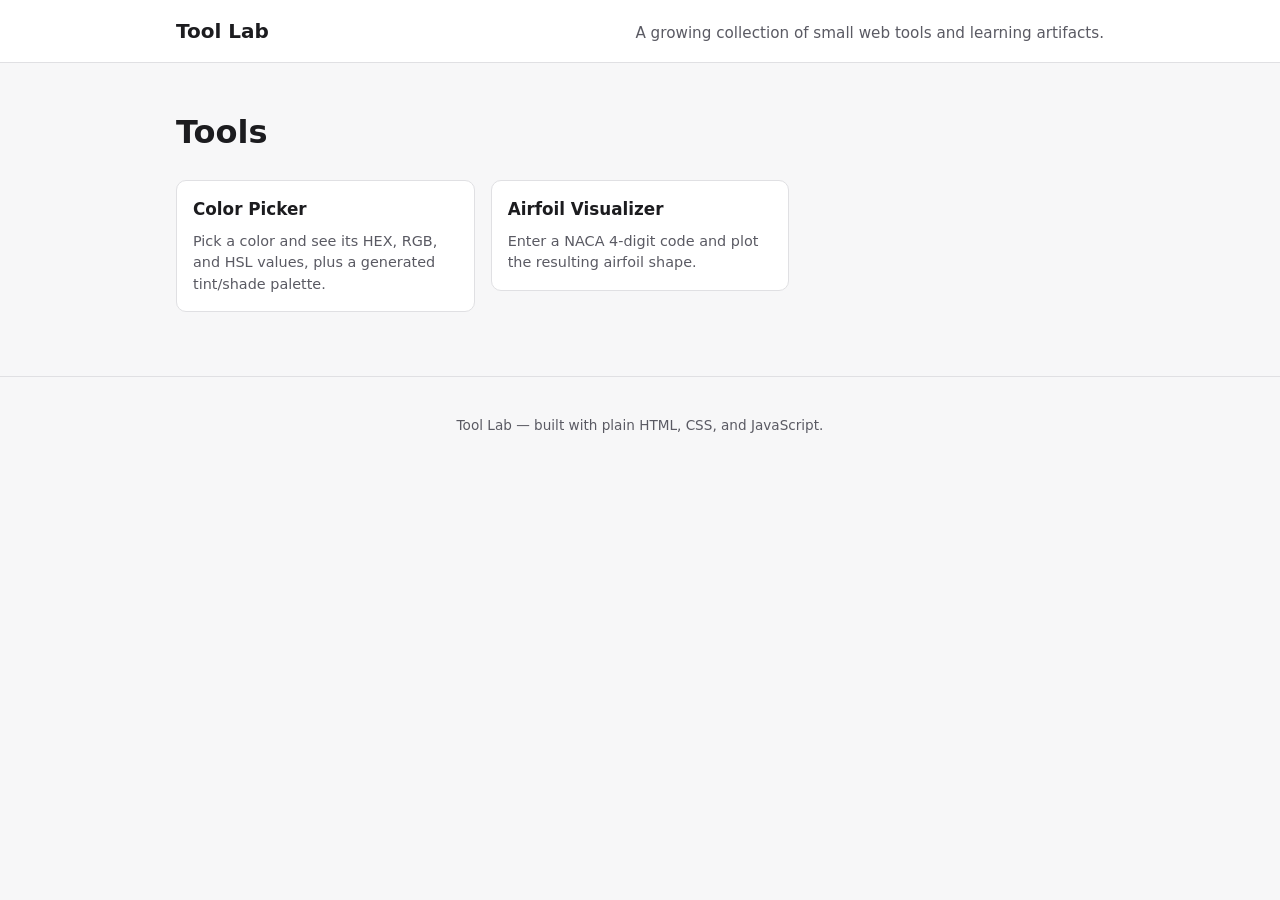
==== index.html @ 34467fe1 "Add Tool Lab portal (phase 1): hub + color picker + airfoil visualizer Sets up the growing-collectio" ====
<!doctype html>
<html lang="en">
<head>
  <meta charset="utf-8">
  <meta name="viewport" content="width=device-width, initial-scale=1">
  <title>Tool Lab</title>
  <link rel="stylesheet" href="assets/common.css">
</head>
<body>
  <header class="site-header">
    <div class="site-header__inner">
      <span class="site-title">Tool Lab</span>
      <p class="site-tagline">A growing collection of small web tools and learning artifacts.</p>
    </div>
  </header>

  <main>
    <h1>Tools</h1>
    <ul id="tool-list" class="card-grid" aria-label="Available tools"></ul>
  </main>

  <footer class="site-footer">
    <p>Tool Lab &mdash; built with plain HTML, CSS, and JavaScript.</p>
  </footer>

  <script src="assets/tools-data.js"></script>
  <script>
    const list = document.getElementById("tool-list");
    for (const tool of TOOLS) {
      const li = document.createElement("li");
      const a = document.createElement("a");
      a.className = "card";
      a.href = tool.path;
      const h2 = document.createElement("h2");
      h2.textContent = tool.name;
      const p = document.createElement("p");
      p.textContent = tool.description;
      a.append(h2, p);
      li.append(a);
      list.append(li);
    }
  </script>
</body>
</html>
---- assets/common.css ----
:root {
  --color-bg: #f7f7f8;
  --color-surface: #ffffff;
  --color-border: #e0e0e3;
  --color-text: #1c1c1f;
  --color-text-muted: #5a5a63;
  --color-accent: #3355ee;
  --color-accent-contrast: #ffffff;
  --radius: 10px;
  --space-1: 0.5rem;
  --space-2: 1rem;
  --space-3: 1.5rem;
  --space-4: 2.5rem;
  --font-sans: system-ui, -apple-system, "Segoe UI", Roboto, sans-serif;
  --font-mono: ui-monospace, SFMono-Regular, Menlo, Consolas, monospace;
}

@media (prefers-color-scheme: dark) {
  :root {
    --color-bg: #17181c;
    --color-surface: #212227;
    --color-border: #34353b;
    --color-text: #ecedf0;
    --color-text-muted: #a3a4ab;
    --color-accent: #7d93ff;
    --color-accent-contrast: #0e0e11;
  }
}

* {
  box-sizing: border-box;
}

body {
  margin: 0;
  background: var(--color-bg);
  color: var(--color-text);
  font-family: var(--font-sans);
  line-height: 1.5;
}

a {
  color: var(--color-accent);
}

.site-header {
  border-bottom: 1px solid var(--color-border);
  background: var(--color-surface);
}

.site-header__inner {
  max-width: 960px;
  margin: 0 auto;
  padding: var(--space-2) var(--space-2);
  display: flex;
  align-items: baseline;
  justify-content: space-between;
  gap: var(--space-2);
  flex-wrap: wrap;
}

.site-title {
  font-size: 1.25rem;
  font-weight: 700;
  text-decoration: none;
  color: var(--color-text);
}

.site-tagline {
  margin: 0;
  color: var(--color-text-muted);
  font-size: 0.95rem;
}

.breadcrumb {
  font-size: 0.9rem;
}

main {
  max-width: 960px;
  margin: 0 auto;
  padding: var(--space-3) var(--space-2);
}

.site-footer {
  border-top: 1px solid var(--color-border);
  color: var(--color-text-muted);
  font-size: 0.85rem;
  text-align: center;
  padding: var(--space-3) var(--space-2);
  margin-top: var(--space-4);
}

.card-grid {
  display: grid;
  grid-template-columns: repeat(auto-fill, minmax(240px, 1fr));
  gap: var(--space-2);
  padding: 0;
  margin: var(--space-3) 0 0;
  list-style: none;
}

.card {
  display: block;
  background: var(--color-surface);
  border: 1px solid var(--color-border);
  border-radius: var(--radius);
  padding: var(--space-2);
  text-decoration: none;
  color: inherit;
  transition: border-color 0.15s ease, transform 0.15s ease;
}

.card:hover,
.card:focus-visible {
  border-color: var(--color-accent);
  transform: translateY(-2px);
}

.card h2 {
  margin: 0 0 var(--space-1);
  font-size: 1.05rem;
}

.card p {
  margin: 0;
  color: var(--color-text-muted);
  font-size: 0.9rem;
}

.tool-panel {
  background: var(--color-surface);
  border: 1px solid var(--color-border);
  border-radius: var(--radius);
  padding: var(--space-3);
}

label {
  display: block;
  font-weight: 600;
  margin-bottom: var(--space-1);
  font-size: 0.9rem;
}

input[type="text"],
input[type="color"] {
  font: inherit;
  padding: 0.5rem;
  border-radius: 6px;
  border: 1px solid var(--color-border);
  background: var(--color-bg);
  color: var(--color-text);
}

button {
  font: inherit;
  cursor: pointer;
  border: 1px solid var(--color-accent);
  background: var(--color-accent);
  color: var(--color-accent-contrast);
  border-radius: 6px;
  padding: 0.5rem 0.9rem;
}

button:hover {
  filter: brightness(1.05);
}

button:focus-visible,
a:focus-visible,
input:focus-visible {
  outline: 2px solid var(--color-accent);
  outline-offset: 2px;
}

.field-error {
  color: #c0392b;
  font-size: 0.85rem;
  margin-top: var(--space-1);
}

@media (max-width: 480px) {
  .site-header__inner {
    flex-direction: column;
    align-items: flex-start;
  }
}
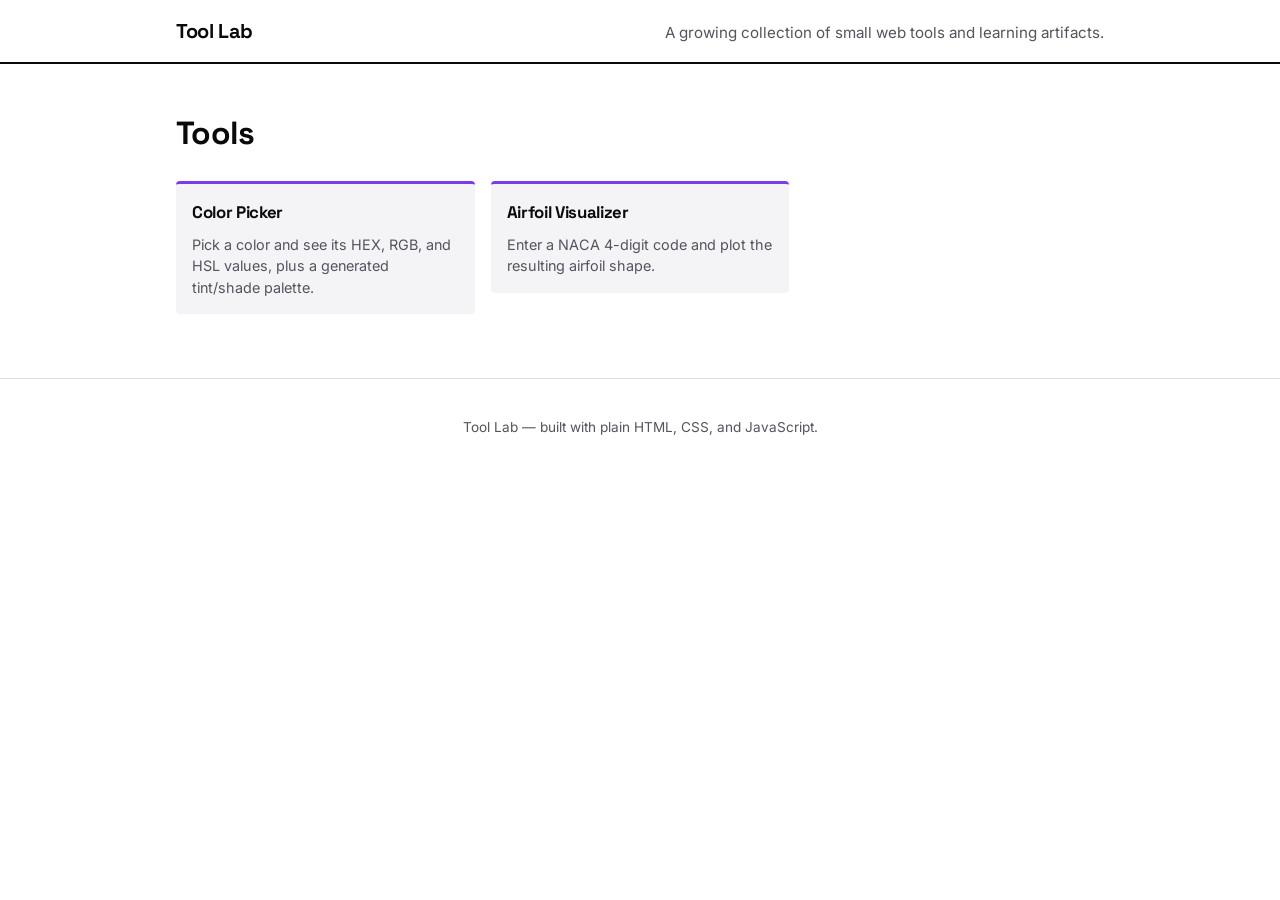
==== commit 778c6726: "Apply Bold & Modern theme (Proposal C) site-wide Replaces the placeholder palette in assets/common.c" ====
--- a/index.html
+++ b/index.html
@@ -4,6 +4,9 @@
   <meta charset="utf-8">
   <meta name="viewport" content="width=device-width, initial-scale=1">
   <title>Tool Lab</title>
+  <link rel="preconnect" href="https://fonts.googleapis.com">
+  <link rel="preconnect" href="https://fonts.gstatic.com" crossorigin>
+  <link href="https://fonts.googleapis.com/css2?family=Inter:wght@400;600;700&family=Space+Grotesk:wght@600;700&display=swap" rel="stylesheet">
   <link rel="stylesheet" href="assets/common.css">
 </head>
 <body>
--- a/assets/common.css
+++ b/assets/common.css
@@ -1,29 +1,30 @@
 :root {
-  --color-bg: #f7f7f8;
-  --color-surface: #ffffff;
-  --color-border: #e0e0e3;
-  --color-text: #1c1c1f;
-  --color-text-muted: #5a5a63;
-  --color-accent: #3355ee;
+  --color-bg: #ffffff;
+  --color-surface: #f4f4f7;
+  --color-border: #dcdce3;
+  --color-text: #0a0a0c;
+  --color-text-muted: #54545e;
+  --color-accent: #7c3aed;
   --color-accent-contrast: #ffffff;
-  --radius: 10px;
+  --radius: 4px;
   --space-1: 0.5rem;
   --space-2: 1rem;
   --space-3: 1.5rem;
   --space-4: 2.5rem;
-  --font-sans: system-ui, -apple-system, "Segoe UI", Roboto, sans-serif;
+  --font-sans: "Inter", system-ui, -apple-system, "Segoe UI", Roboto, sans-serif;
+  --font-heading: "Space Grotesk", var(--font-sans);
   --font-mono: ui-monospace, SFMono-Regular, Menlo, Consolas, monospace;
 }
 
 @media (prefers-color-scheme: dark) {
   :root {
-    --color-bg: #17181c;
-    --color-surface: #212227;
-    --color-border: #34353b;
-    --color-text: #ecedf0;
-    --color-text-muted: #a3a4ab;
-    --color-accent: #7d93ff;
-    --color-accent-contrast: #0e0e11;
+    --color-bg: #09090b;
+    --color-surface: #161618;
+    --color-border: #2a2a2f;
+    --color-text: #f5f5f7;
+    --color-text-muted: #a3a3ad;
+    --color-accent: #a78bfa;
+    --color-accent-contrast: #0a0a0c;
   }
 }
 
@@ -43,9 +44,17 @@
   color: var(--color-accent);
 }
 
+h1,
+h2,
+h3 {
+  font-family: var(--font-heading);
+  font-weight: 700;
+  letter-spacing: -0.02em;
+}
+
 .site-header {
-  border-bottom: 1px solid var(--color-border);
-  background: var(--color-surface);
+  border-bottom: 2px solid var(--color-text);
+  background: var(--color-bg);
 }
 
 .site-header__inner {
@@ -60,8 +69,10 @@
 }
 
 .site-title {
+  font-family: var(--font-heading);
   font-size: 1.25rem;
   font-weight: 700;
+  letter-spacing: -0.02em;
   text-decoration: none;
   color: var(--color-text);
 }
@@ -103,17 +114,16 @@
 .card {
   display: block;
   background: var(--color-surface);
-  border: 1px solid var(--color-border);
+  border-top: 3px solid var(--color-accent);
   border-radius: var(--radius);
   padding: var(--space-2);
   text-decoration: none;
   color: inherit;
-  transition: border-color 0.15s ease, transform 0.15s ease;
+  transition: transform 0.15s ease;
 }
 
 .card:hover,
 .card:focus-visible {
-  border-color: var(--color-accent);
   transform: translateY(-2px);
 }
 
@@ -146,7 +156,7 @@
 input[type="color"] {
   font: inherit;
   padding: 0.5rem;
-  border-radius: 6px;
+  border-radius: var(--radius);
   border: 1px solid var(--color-border);
   background: var(--color-bg);
   color: var(--color-text);
@@ -154,16 +164,17 @@
 
 button {
   font: inherit;
+  font-weight: 700;
   cursor: pointer;
-  border: 1px solid var(--color-accent);
+  border: none;
   background: var(--color-accent);
   color: var(--color-accent-contrast);
-  border-radius: 6px;
+  border-radius: var(--radius);
   padding: 0.5rem 0.9rem;
 }
 
 button:hover {
-  filter: brightness(1.05);
+  filter: brightness(1.1);
 }
 
 button:focus-visible,
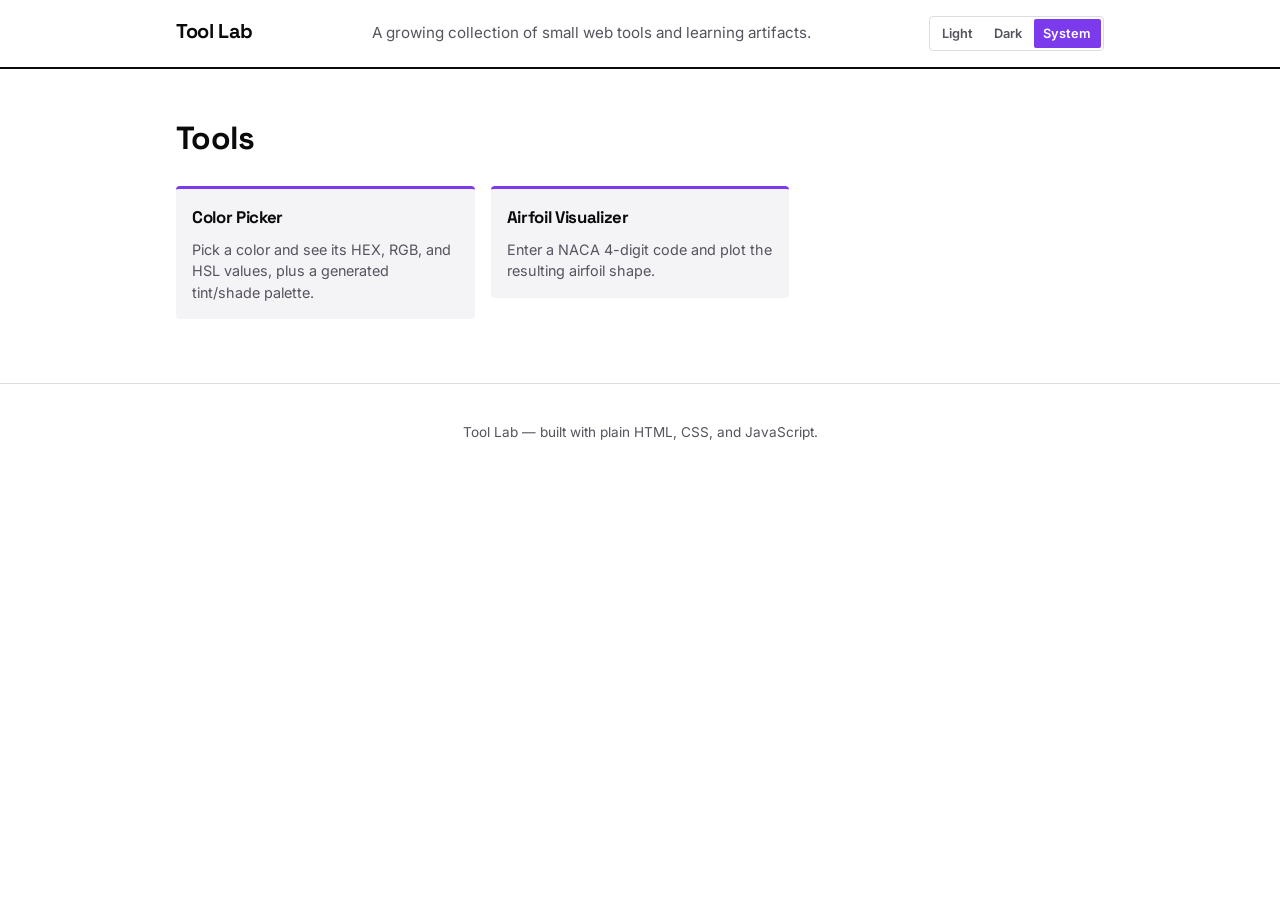
==== commit 7ed8b023: "Add light/dark/system theme selector A shared assets/theme.js applies the stored theme (data-theme a" ====
--- a/index.html
+++ b/index.html
@@ -4,6 +4,7 @@
   <meta charset="utf-8">
   <meta name="viewport" content="width=device-width, initial-scale=1">
   <title>Tool Lab</title>
+  <script src="assets/theme.js"></script>
   <link rel="preconnect" href="https://fonts.googleapis.com">
   <link rel="preconnect" href="https://fonts.gstatic.com" crossorigin>
   <link href="https://fonts.googleapis.com/css2?family=Inter:wght@400;600;700&family=Space+Grotesk:wght@600;700&display=swap" rel="stylesheet">
@@ -14,6 +15,7 @@
     <div class="site-header__inner">
       <span class="site-title">Tool Lab</span>
       <p class="site-tagline">A growing collection of small web tools and learning artifacts.</p>
+      <div class="theme-toggle" id="theme-toggle" role="group" aria-label="Theme"></div>
     </div>
   </header>
 
--- a/assets/common.css
+++ b/assets/common.css
@@ -17,7 +17,7 @@
 }
 
 @media (prefers-color-scheme: dark) {
-  :root {
+  :root:not([data-theme="light"]) {
     --color-bg: #09090b;
     --color-surface: #161618;
     --color-border: #2a2a2f;
@@ -26,6 +26,16 @@
     --color-accent: #a78bfa;
     --color-accent-contrast: #0a0a0c;
   }
+}
+
+:root[data-theme="dark"] {
+  --color-bg: #09090b;
+  --color-surface: #161618;
+  --color-border: #2a2a2f;
+  --color-text: #f5f5f7;
+  --color-text-muted: #a3a3ad;
+  --color-accent: #a78bfa;
+  --color-accent-contrast: #0a0a0c;
 }
 
 * {
@@ -190,6 +200,35 @@
   margin-top: var(--space-1);
 }
 
+.theme-toggle {
+  display: flex;
+  gap: 2px;
+  border: 1px solid var(--color-border);
+  border-radius: var(--radius);
+  padding: 2px;
+}
+
+.theme-toggle__btn {
+  font: inherit;
+  font-weight: 600;
+  font-size: 0.8rem;
+  cursor: pointer;
+  border: none;
+  background: transparent;
+  color: var(--color-text-muted);
+  border-radius: calc(var(--radius) - 2px);
+  padding: 0.3rem 0.6rem;
+}
+
+.theme-toggle__btn:hover {
+  color: var(--color-text);
+}
+
+.theme-toggle__btn[aria-pressed="true"] {
+  background: var(--color-accent);
+  color: var(--color-accent-contrast);
+}
+
 @media (max-width: 480px) {
   .site-header__inner {
     flex-direction: column;
